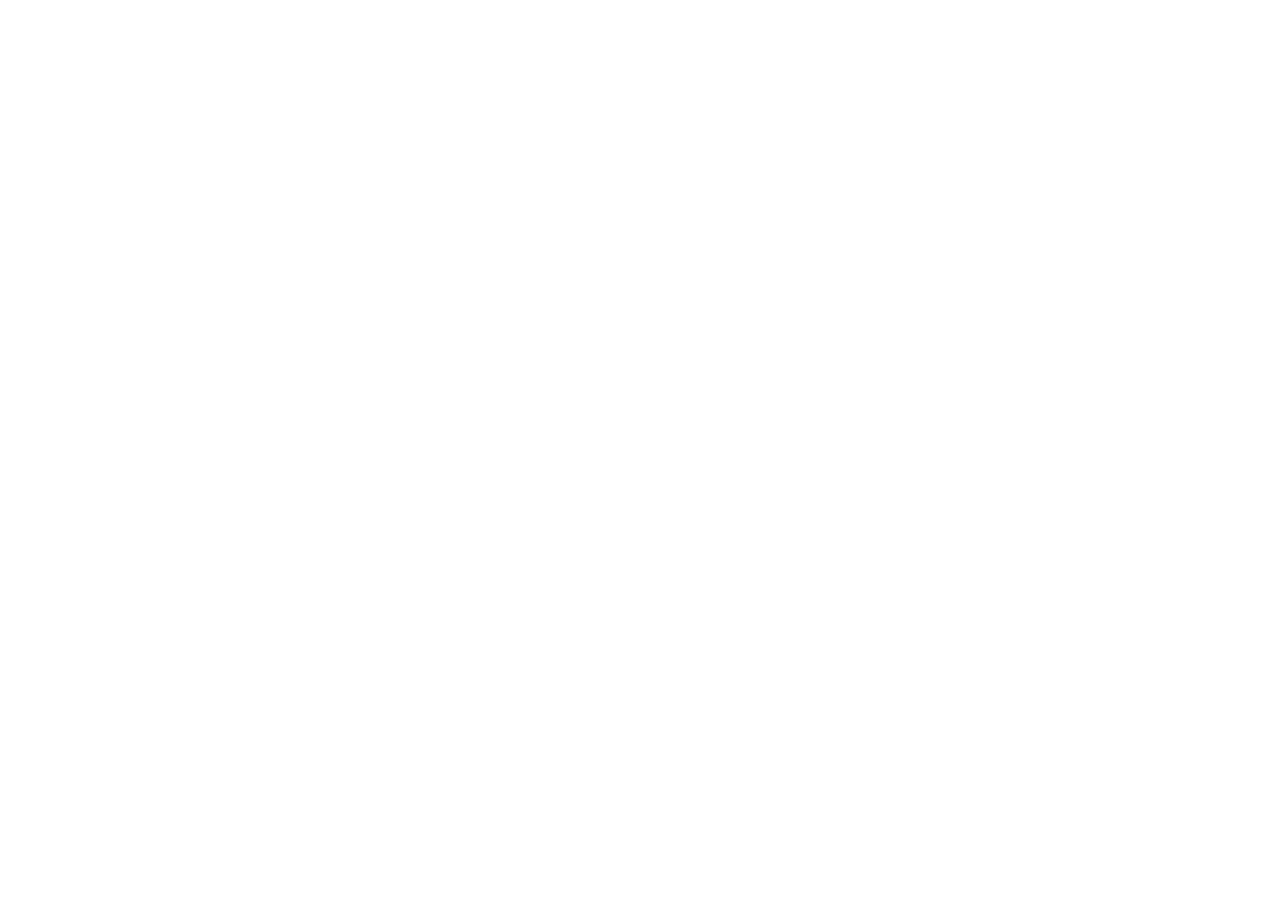
==== index.html @ d0f8aeef "first commit" ====
<!DOCTYPE html>
<html lang="en">
<head>
  <meta charset="UTF-8">
  <meta http-equiv="X-UA-Compatible" content="IE=edge">
  <meta name="viewport" content="width=device-width, initial-scale=1.0">
  <link rel="stylesheet" href="styles.css">
  <title>Document</title>
</head>
<body>

</body>
</html>
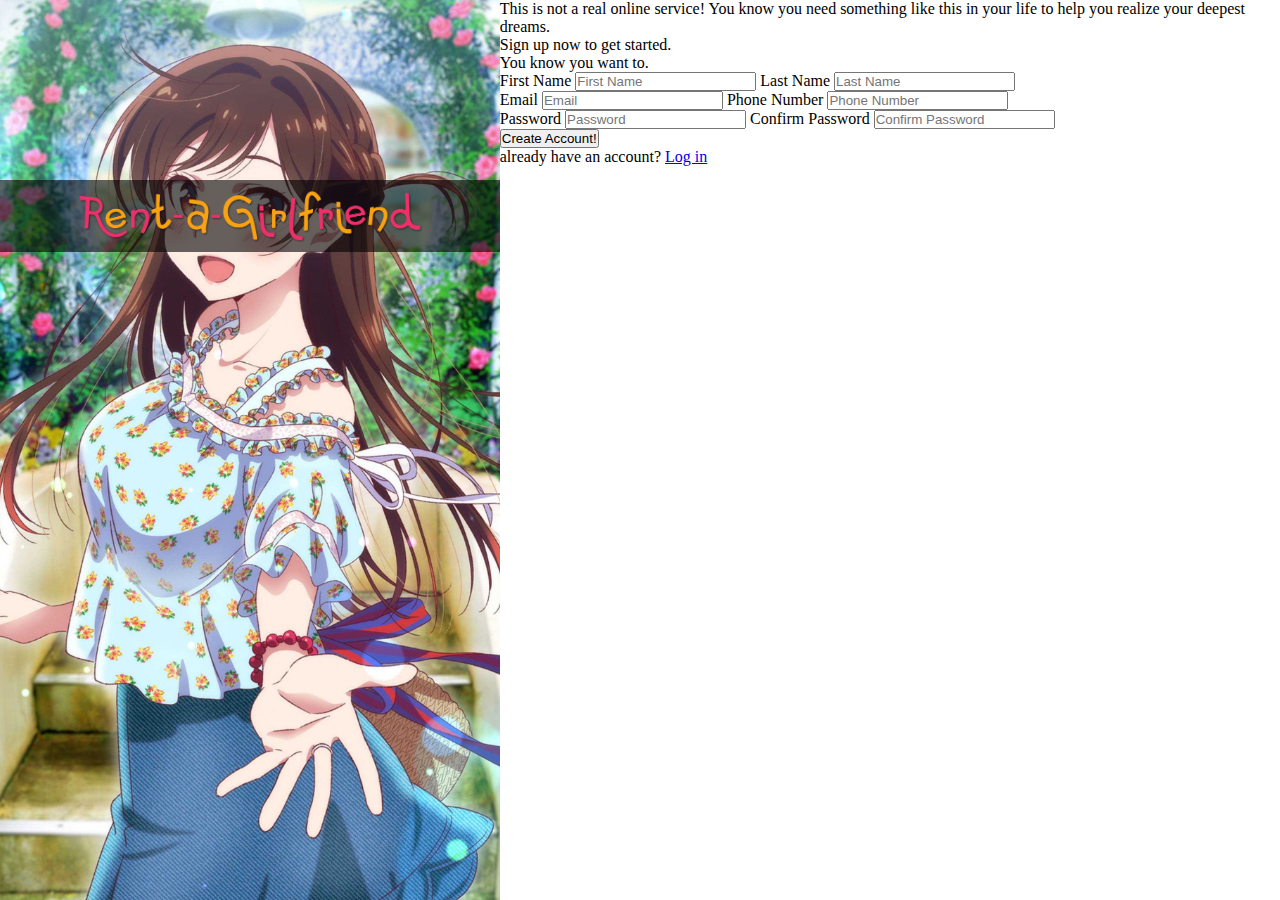
==== commit 9e5e936d: "first commit" ====
--- a/index.html
+++ b/index.html
@@ -5,9 +5,58 @@
   <meta http-equiv="X-UA-Compatible" content="IE=edge">
   <meta name="viewport" content="width=device-width, initial-scale=1.0">
   <link rel="stylesheet" href="styles.css">
-  <title>Document</title>
+  <title>Sign up Form</title>
 </head>
 <body>
 
+  <main id="main-container">
+    
+    <div id="background-image-container">
+      <div class="logo">
+        <img src="background-images/rental-girlfriend-logo.png" alt="rent a girlfriend logo">
+      </div>
+    </div>
+
+    <div class="signup-container">
+      <div>
+        This is not a real online service! You know you need something like this in your life to help you realize your deepest dreams.
+        <br>
+        Sign up now to get started.
+        <br>
+        You know you want to.
+      </div>
+
+      <form action="#">
+        <div class="question-container">
+          <label for="first-name">First Name</label>
+          <input type="text" id="first-name" name="first-name" placeholder="First Name">
+          
+          <label for="last-name">Last Name</label>
+          <input type="text" id="last-name" name="last-name" placeholder="Last Name">
+          <br>
+          <label for="email">Email</label>
+          <input type="email" id="email" name="email" placeholder="Email">
+          
+          <label for="phone-number">Phone Number</label>
+          <input type="number" id="phone-number" name="phone-number" placeholder="Phone Number">
+          <br>
+          <label for="password">Password</label>
+          <input type="password" id="password" name="password" placeholder="Password">
+
+          <label for="confirm-password">Confirm Password</label>
+          <input type="password" id="confirm-password" name="confirm-password" placeholder="Confirm Password">
+        </div>
+
+        <div class="button-container">
+          <button type="submit">Create Account!</button>
+        </div>
+      </form>
+
+      <div class="login">
+        <p>already have an account? <a href="#">Log in</a></p>
+      </div>
+    </div>
+
+  </main>
 </body>
 </html>--- a/styles.css
+++ b/styles.css
@@ -0,0 +1,36 @@
+* {
+  box-sizing: border-box;
+  padding: 0;
+  margin: 0;
+}
+
+
+
+#main-container {
+  width: 100vw;
+  height: 100vh;
+  display: flex;
+}
+
+
+
+#background-image-container {
+  width: 40vw;
+  background-image: url(background-images/chizuru-mizuhara.jpg);
+  background-position: center;
+  background-size: cover;
+  background-repeat: no-repeat;
+}
+
+#background-image-container > .logo {
+  background-color: rgba(0, 0, 0, 0.6);
+  padding: 10px;
+  position: relative;
+  top: 20vh;
+  display: flex;
+  justify-content: center;
+}
+
+#background-image-container > .logo > img {
+  width: 350px;
+}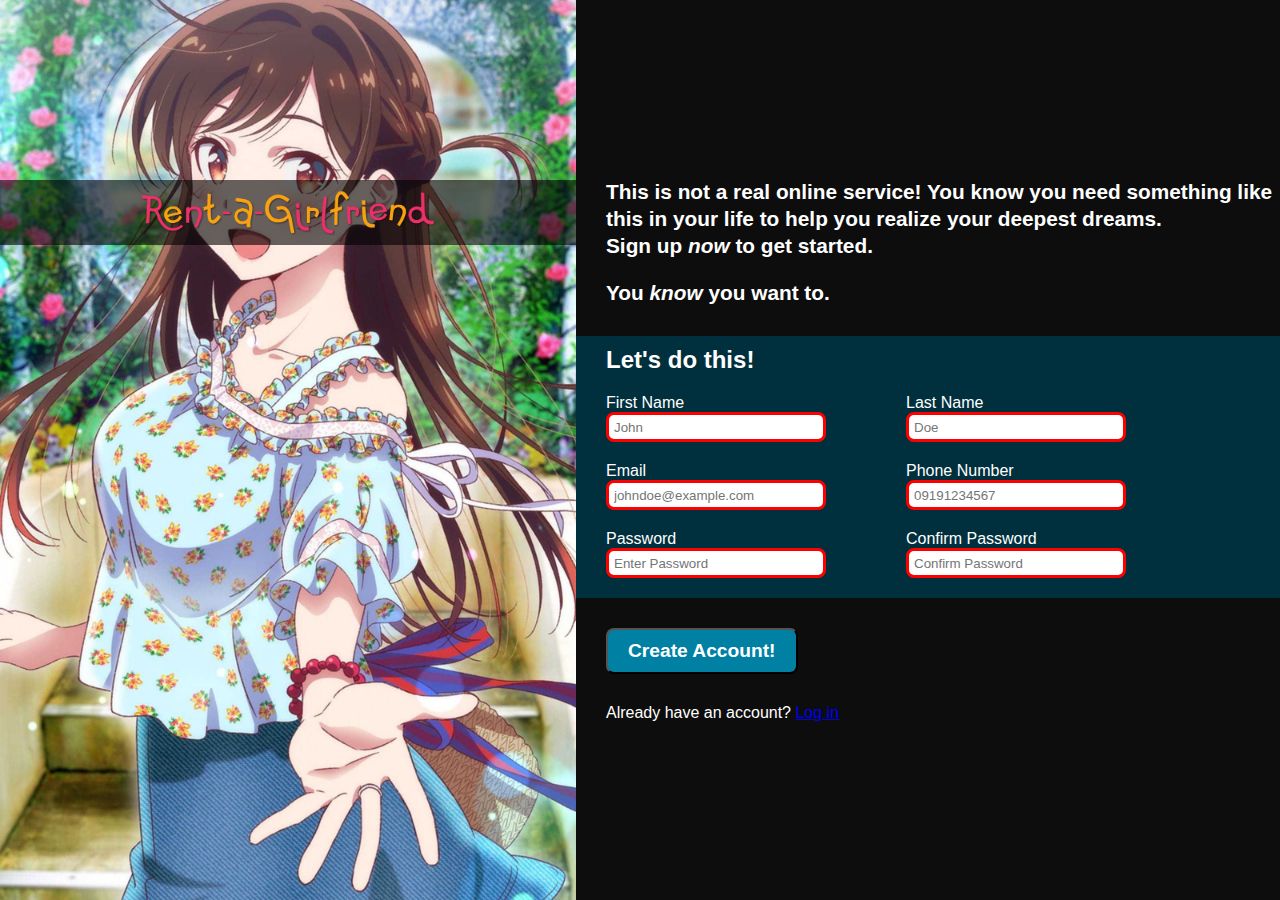
==== commit c1e34efb: "Optimized User Interface" ====
--- a/index.html
+++ b/index.html
@@ -11,51 +11,92 @@
 
   <main id="main-container">
     
+    <!-- LEFT BACKGROUND IMAGE AND LOGO -->
     <div id="background-image-container">
       <div class="logo">
         <img src="background-images/rental-girlfriend-logo.png" alt="rent a girlfriend logo">
       </div>
     </div>
 
-    <div class="signup-container">
-      <div>
-        This is not a real online service! You know you need something like this in your life to help you realize your deepest dreams.
-        <br>
-        Sign up now to get started.
-        <br>
-        You know you want to.
+    <!-- RIGHT SIGN UP FORM -->
+    <div class="sign-up-container">
+      <div class="signup-padding-left" id="form-message">
+        <div>
+          This is not a real online service! You know you need something like this in your life to help you realize your deepest dreams.
+          <br>
+          Sign up <i>now</i> to get started.
+        </div>  
+
+        <div>
+          You <i>know</i> you want to.
+        </div>
       </div>
+    
 
-      <form action="#">
-        <div class="question-container">
-          <label for="first-name">First Name</label>
-          <input type="text" id="first-name" name="first-name" placeholder="First Name">
+      <form "http://httpbin.org/post" method="post">
+        <div id="fill-up-form" class="signup-padding-left">
+
+          <div>
+            <h4>Let's do this!</h4>
+          </div>
+
+          <div class="question-container">
+
+            <div class="two-columns">
+
+              <div class="flex-column">
+                <label for="first-name">First Name</label>
+                <input type="text" id="first-name" name="first-name" placeholder="John" required>
+              </div>
+
+              <div class="flex-column">
+                <label for="last-name">Last Name</label>
+                <input type="text" id="last-name" name="last-name" placeholder="Doe" required>
+              </div>
+            </div>
+
+
+            <div class="two-columns">
+              <div class="flex-column">
+                <label for="email">Email</label>
+                <input type="email" id="email" name="email" placeholder="johndoe@example.com" required>
+              </div>
+              
+              <div class="flex-column">  
+                <label for="phone-number">Phone Number</label>
+                <input type="tel" id="phone-number" name="phone-number" placeholder="09191234567" pattern="^(09|\+639)\d{9}$" required>
+              </div>
+            </div>
+
+            <div class="two-columns">
+              <div class="flex-column">
+                <label for="password">Password</label>
+                <input type="password" id="password" name="password" placeholder="Enter Password" required>
+              </div>
+
+              <div class="flex-column">
+                <label for="confirm-password">Confirm Password</label>
+                <input type="password" id="confirm-password" name="confirm-password" placeholder="Confirm Password" required>
+              </div>
+
+            </div>
+
+          </div>
           
-          <label for="last-name">Last Name</label>
-          <input type="text" id="last-name" name="last-name" placeholder="Last Name">
-          <br>
-          <label for="email">Email</label>
-          <input type="email" id="email" name="email" placeholder="Email">
-          
-          <label for="phone-number">Phone Number</label>
-          <input type="number" id="phone-number" name="phone-number" placeholder="Phone Number">
-          <br>
-          <label for="password">Password</label>
-          <input type="password" id="password" name="password" placeholder="Password">
-
-          <label for="confirm-password">Confirm Password</label>
-          <input type="password" id="confirm-password" name="confirm-password" placeholder="Confirm Password">
         </div>
 
-        <div class="button-container">
+        <div class="button-container signup-padding-left">
           <button type="submit">Create Account!</button>
         </div>
+        
       </form>
+    
 
-      <div class="login">
-        <p>already have an account? <a href="#">Log in</a></p>
+      <div class="login signup-padding-left">
+        <p>Already have an account? <a href="#">Log in</a></p>
       </div>
     </div>
+  </div>
 
   </main>
 </body>
--- a/styles.css
+++ b/styles.css
@@ -1,9 +1,16 @@
+@import url('https://fonts.googleapis.com/css2?family=MuseoModerno&family=Poppins:ital,wght@0,100;0,200;0,300;0,400;0,500;0,600;0,700;0,800;0,900;1,100;1,200;1,300;1,400;1,500;1,600;1,700;1,800;1,900&display=swap');
+  /* font-family: 'MuseoModerno', cursive; */
+  /* font-family: 'Poppins', sans-serif; */
+
 * {
   box-sizing: border-box;
   padding: 0;
   margin: 0;
 }
 
+body {
+  font-family: -apple-system, BlinkMacSystemFont, "Segoe UI", Roboto, Helvetica, Arial, sans-serif, "Apple Color Emoji", "Segoe UI Emoji", "Segoe UI Symbol";
+}
 
 
 #main-container {
@@ -12,10 +19,10 @@
   display: flex;
 }
 
-
+/* LEFT BACKGROUND IMAGE AND LOGO */
 
 #background-image-container {
-  width: 40vw;
+  width: 45vw;
   background-image: url(background-images/chizuru-mizuhara.jpg);
   background-position: center;
   background-size: cover;
@@ -32,5 +39,99 @@
 }
 
 #background-image-container > .logo > img {
-  width: 350px;
-}+  width: 300px;
+}
+
+/* SIGN UP FORM STYLING */
+
+/* !! GLOBAL CLASS !!*/
+.signup-padding-left {
+  padding-left: 30px;
+}
+
+.two-columns {
+  display: flex;
+  flex-direction: row;
+  column-gap: 80px;
+  margin-bottom: 20px;
+}
+
+.flex-column {
+  display: flex;
+  flex-direction: column;
+}
+
+
+#form-message {
+  font-weight: 700;
+  font-size: 1.3rem;
+  line-height: 1.3;
+  display: flex;
+  flex-direction: column;
+  row-gap: 20px;
+  padding-bottom: 30px;
+}
+
+/* ~~ PARENT CLASS ~~ */
+.sign-up-container {
+  width: 55vw;
+  display: flex;
+  flex-direction: column;
+  justify-content: center;
+  color: white;
+  background-color: #0D0D0D;
+}
+
+#fill-up-form {
+  color: white;
+  background-color: hsl(193, 100%, 12%);
+  display: flex;
+  flex-direction: column;
+  row-gap: 20px;
+}
+
+form > div > div > h4 {
+  font-size: 1.5rem;
+  padding-top: 10px;
+}
+
+input {
+  border: 3.5px solid #000;
+  border-radius: 8px;
+  width: 220px;
+  height: 30px;
+  padding-left: 5px;
+  background-color: white;
+}
+
+
+input:invalid {
+  border-color: red;
+}
+
+input:valid {
+  border-color: green;
+}
+
+.button-container > button {
+  border-radius: 8px;
+  color: white;
+  background-color: hsl(193, 100%, 32%);
+  margin: 30px 0;
+  padding: 10px 20px;
+  font-size: 1.2rem;
+  font-weight: bold;
+}
+
+button:hover {
+  cursor: pointer;
+  transform: scale(1.05);
+  background-color: hsl(193, 100%, 52%);
+  color: black;
+}
+
+button:active {
+  transform: scale(1);
+}
+
+
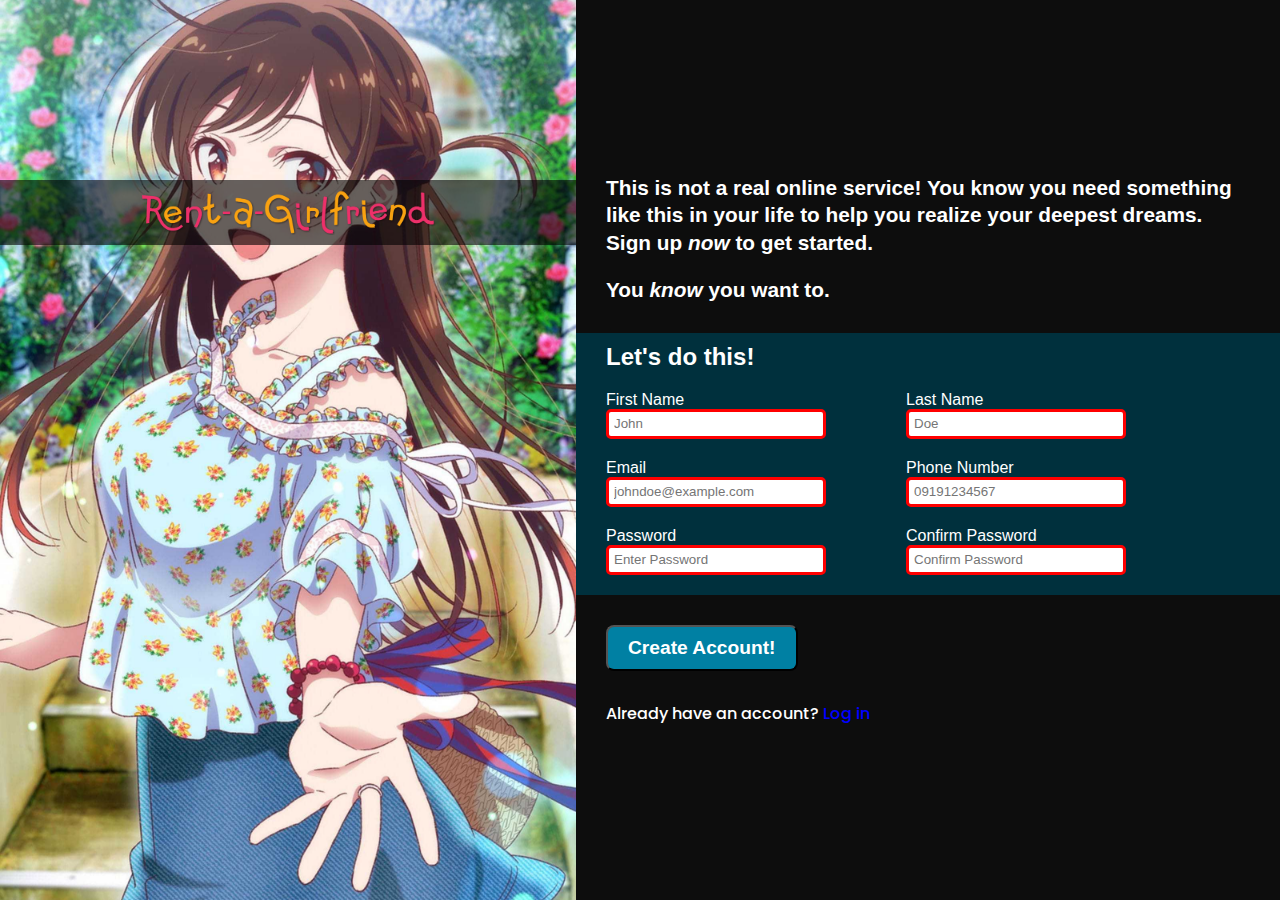
==== commit 7333eb59: "Fully Optimized User Interface" ====
--- a/index.html
+++ b/index.html
@@ -96,7 +96,6 @@
         <p>Already have an account? <a href="#">Log in</a></p>
       </div>
     </div>
-  </div>
 
   </main>
 </body>
--- a/styles.css
+++ b/styles.css
@@ -70,6 +70,7 @@
   flex-direction: column;
   row-gap: 20px;
   padding-bottom: 30px;
+  padding-right: 10px;
 }
 
 /* ~~ PARENT CLASS ~~ */
@@ -97,7 +98,7 @@
 
 input {
   border: 3.5px solid #000;
-  border-radius: 8px;
+  border-radius: 5px;
   width: 220px;
   height: 30px;
   padding-left: 5px;
@@ -135,3 +136,18 @@
 }
 
 
+.login {
+  font-family: 'Poppins', sans-serif;
+  font-weight: 500;
+}
+
+.login > p > a {
+  text-decoration: none;
+  color: blue;
+}
+
+.login > p > a:hover {
+  text-decoration: underline;
+}
+
+
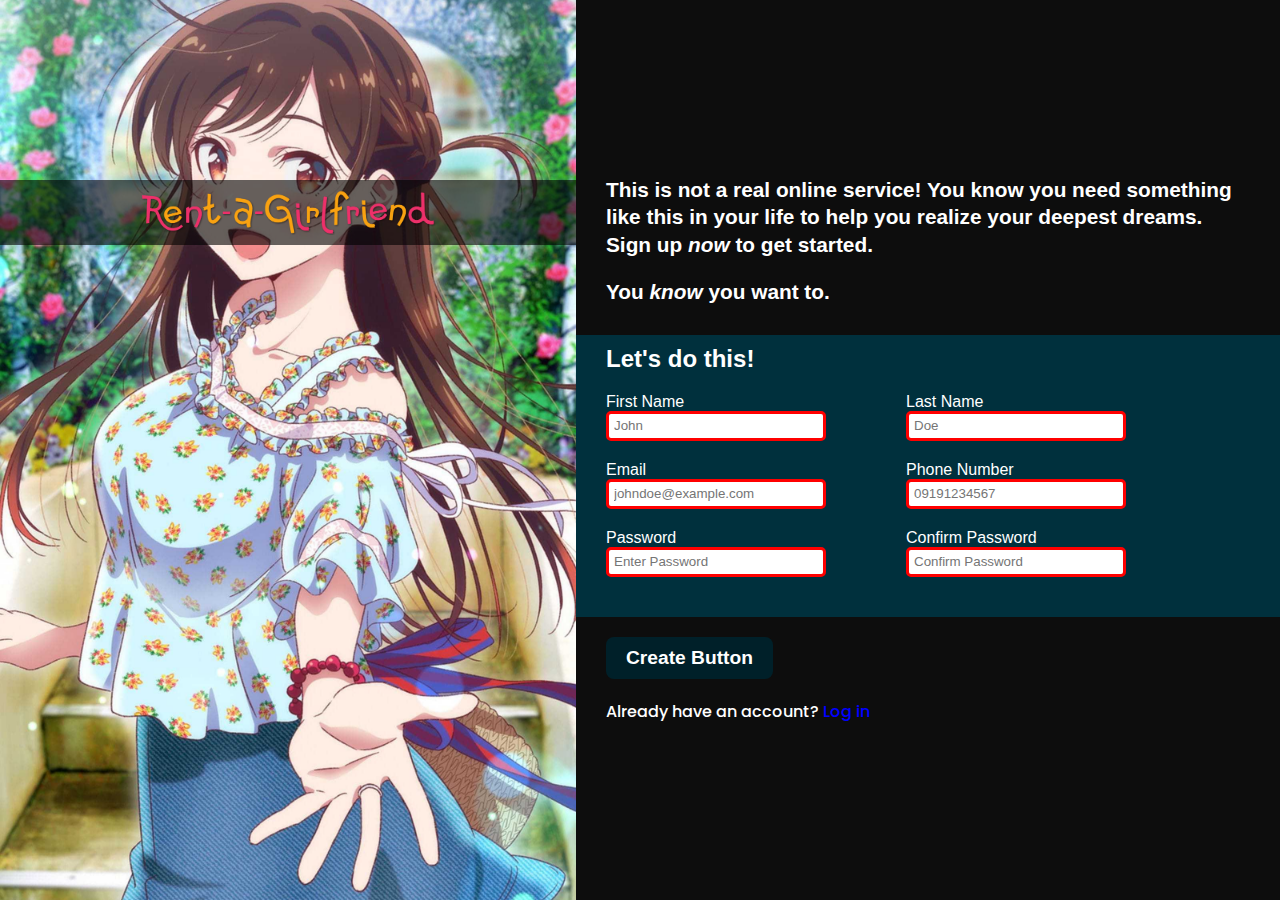
==== commit 974e635c: "w/ password validation & full responsive button" ====
--- a/index.html
+++ b/index.html
@@ -5,6 +5,7 @@
   <meta http-equiv="X-UA-Compatible" content="IE=edge">
   <meta name="viewport" content="width=device-width, initial-scale=1.0">
   <link rel="stylesheet" href="styles.css">
+  <script src="script.js" defer></script>
   <title>Sign up Form</title>
 </head>
 <body>
@@ -33,8 +34,8 @@
       </div>
     
 
-      <form "http://httpbin.org/post" method="post">
-        <div id="fill-up-form" class="signup-padding-left">
+      <form "#" method="post">
+        <div id="fill-up-form" class="signup-padding-left" onkeyup="activateAndDisableButton()">
 
           <div>
             <h4>Let's do this!</h4>
@@ -46,12 +47,16 @@
 
               <div class="flex-column">
                 <label for="first-name">First Name</label>
-                <input type="text" id="first-name" name="first-name" placeholder="John" required>
+                <input type="text" id="first-name" 
+                       name="first-name" placeholder="John" 
+                       required>
               </div>
 
               <div class="flex-column">
                 <label for="last-name">Last Name</label>
-                <input type="text" id="last-name" name="last-name" placeholder="Doe" required>
+                <input type="text" id="last-name" 
+                       name="last-name" placeholder="Doe" 
+                       required>
               </div>
             </div>
 
@@ -59,34 +64,46 @@
             <div class="two-columns">
               <div class="flex-column">
                 <label for="email">Email</label>
-                <input type="email" id="email" name="email" placeholder="johndoe@example.com" required>
+                <input type="email" id="email" 
+                       name="email" placeholder="johndoe@example.com" 
+                       required>
               </div>
               
               <div class="flex-column">  
                 <label for="phone-number">Phone Number</label>
-                <input type="tel" id="phone-number" name="phone-number" placeholder="09191234567" pattern="^(09|\+639)\d{9}$" required>
+                <input type="tel" id="phone-number" 
+                       name="phone-number" placeholder="09191234567" 
+                       pattern="^(09|\+639)\d{9}$" required>
               </div>
             </div>
 
             <div class="two-columns">
               <div class="flex-column">
                 <label for="password">Password</label>
-                <input type="password" id="password" name="password" placeholder="Enter Password" required>
+                <input type="password" id="password" 
+                       name="password" placeholder="Enter Password" 
+                       onkeyup="validatePassword()" required>
               </div>
 
               <div class="flex-column">
                 <label for="confirm-password">Confirm Password</label>
-                <input type="password" id="confirm-password" name="confirm-password" placeholder="Confirm Password" required>
+                <input type="password" id="confirm-password" 
+                       name="confirm-password" placeholder="Confirm Password" 
+                       onkeyup="validatePassword()" required>
               </div>
+
 
             </div>
 
-          </div>
+            <span id="password-error-alert"></span>
+
+          </div> 
           
         </div>
 
         <div class="button-container signup-padding-left">
-          <button type="submit">Create Account!</button>
+          <button type="button" id="create-account-button"
+                  onclick="location.href='welcome-user.html'">Create Button</button>
         </div>
         
       </form>
--- a/styles.css
+++ b/styles.css
@@ -89,11 +89,15 @@
   display: flex;
   flex-direction: column;
   row-gap: 20px;
+  padding-bottom: 20px;
 }
+
+
 
 form > div > div > h4 {
   font-size: 1.5rem;
   padding-top: 10px;
+  padding-bottom: 0px;
 }
 
 input {
@@ -117,24 +121,13 @@
 .button-container > button {
   border-radius: 8px;
   color: white;
-  background-color: hsl(193, 100%, 32%);
-  margin: 30px 0;
+  background-color: hsl(193, 100%, 8%);
+  margin: 20px 0;
   padding: 10px 20px;
   font-size: 1.2rem;
   font-weight: bold;
+  border: none;
 }
-
-button:hover {
-  cursor: pointer;
-  transform: scale(1.05);
-  background-color: hsl(193, 100%, 52%);
-  color: black;
-}
-
-button:active {
-  transform: scale(1);
-}
-
 
 .login {
   font-family: 'Poppins', sans-serif;
@@ -150,4 +143,7 @@
   text-decoration: underline;
 }
 
-
+#password-error-alert {
+  font-size: 13px;
+  letter-spacing: 1px;
+}
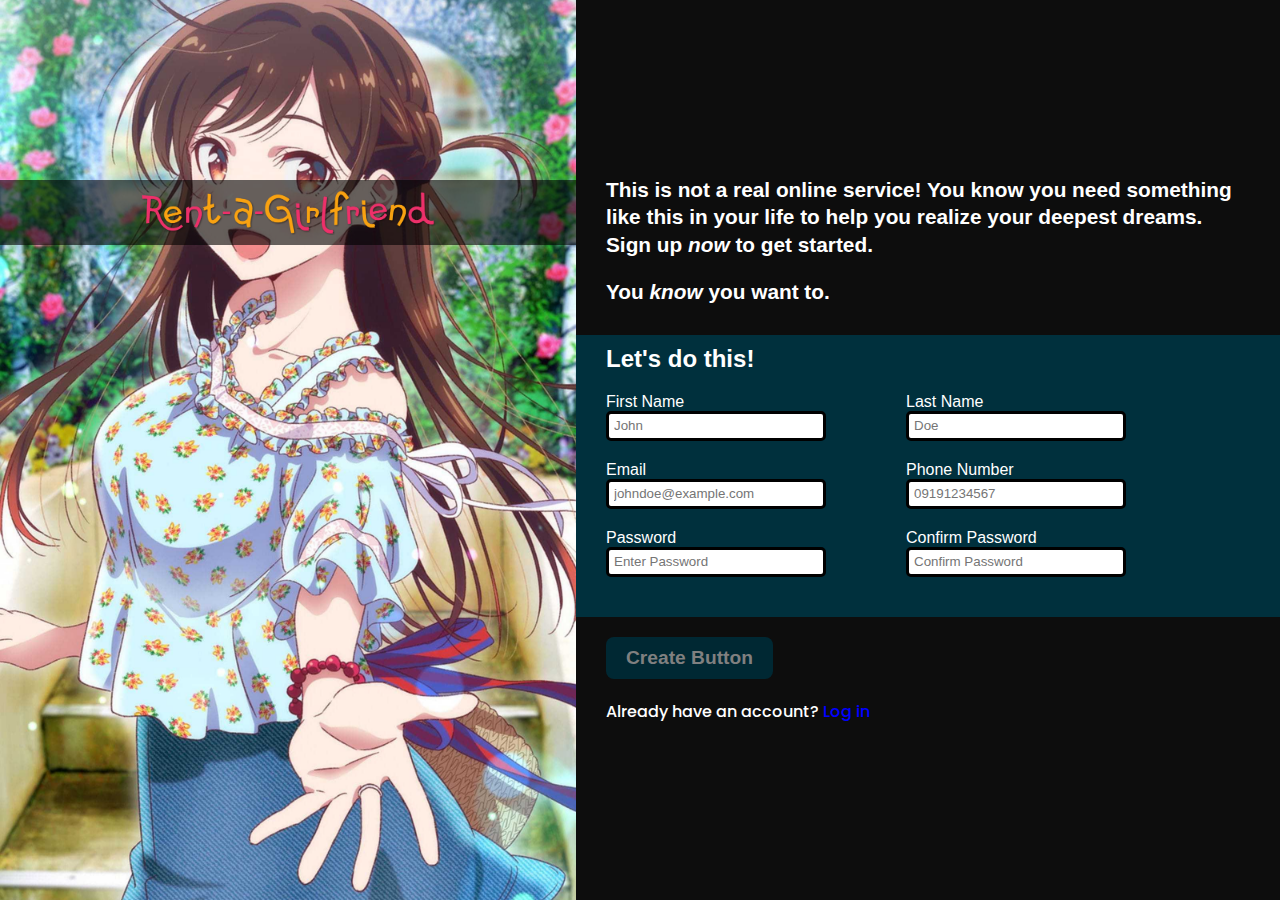
==== commit fffe42d4: "Optimized User Interface" ====
--- a/index.html
+++ b/index.html
@@ -10,7 +10,7 @@
 </head>
 <body>
 
-  <main id="main-container">
+  <main id="main-container" onmouseover="activateAndDisableButton()">
     
     <!-- LEFT BACKGROUND IMAGE AND LOGO -->
     <div id="background-image-container">
@@ -49,14 +49,14 @@
                 <label for="first-name">First Name</label>
                 <input type="text" id="first-name" 
                        name="first-name" placeholder="John" 
-                       required>
+                       onkeyup="changeFirstNameBorderColor()" required>
               </div>
 
               <div class="flex-column">
                 <label for="last-name">Last Name</label>
                 <input type="text" id="last-name" 
                        name="last-name" placeholder="Doe" 
-                       required>
+                       onkeyup="changeLastNameBorderColor()" required>
               </div>
             </div>
 
@@ -66,14 +66,15 @@
                 <label for="email">Email</label>
                 <input type="email" id="email" 
                        name="email" placeholder="johndoe@example.com" 
-                       required>
+                       onkeyup="changeEmailBorderColor()" required>
               </div>
               
               <div class="flex-column">  
                 <label for="phone-number">Phone Number</label>
                 <input type="tel" id="phone-number" 
                        name="phone-number" placeholder="09191234567" 
-                       pattern="^(09|\+639)\d{9}$" required>
+                       pattern="^(09|\+639)\d{9}$"
+                       onkeyup="changePhoneNumberBorderColor()" required>
               </div>
             </div>
 
--- a/styles.css
+++ b/styles.css
@@ -110,14 +110,6 @@
 }
 
 
-input:invalid {
-  border-color: red;
-}
-
-input:valid {
-  border-color: green;
-}
-
 .button-container > button {
   border-radius: 8px;
   color: white;
